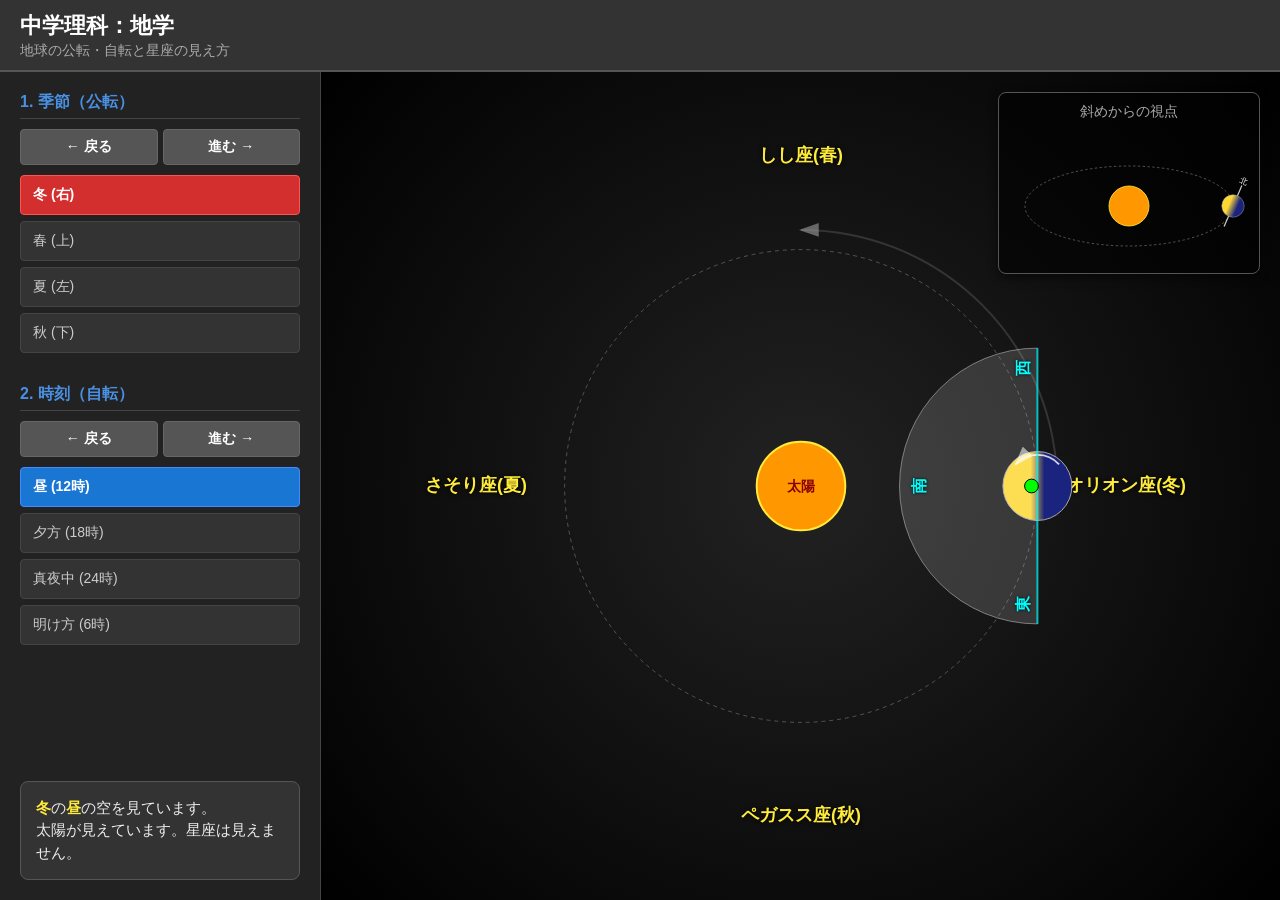
==== astro_simulation.html @ fc8a1bff "Add files via upload" ====
<!DOCTYPE html>
<html lang="ja">
<head>
    <meta charset="UTF-8">
    <meta name="viewport" content="width=device-width, initial-scale=1.0">
    <title>中学理科：地学 天体シミュレーター v7</title>
    <style>
        /* --- レイアウトとデザイン (v6と同じ) --- */
        body { 
            font-family: "Hiragino Kaku Gothic ProN", sans-serif; 
            background-color: #1a1a1a; color: #eee; margin: 0; height: 100vh; display: flex; flex-direction: column;
        }
        header {
            background-color: #333; padding: 10px 20px; border-bottom: 2px solid #555; flex-shrink: 0;
            display: flex; align-items: center; justify-content: space-between;
        }
        h1 { margin: 0; font-size: 1.4rem; color: #fff; }
        h2 { margin: 0; font-size: 0.9rem; color: #aaa; font-weight: normal; }
        .container { display: flex; flex: 1; overflow: hidden; }
        .sidebar {
            width: 280px; background-color: #222; padding: 20px; border-right: 1px solid #444;
            display: flex; flex-direction: column; gap: 25px; flex-shrink: 0; overflow-y: auto;
        }
        .control-group h3 {
            margin: 0 0 10px 0; font-size: 1rem; color: #4a90e2; border-bottom: 1px solid #444; padding-bottom: 5px;
        }
        .nav-buttons { display: flex; gap: 5px; margin-bottom: 10px; }
        .nav-btn {
            flex: 1; padding: 8px; background: #555; color: #fff; border: 1px solid #666; cursor: pointer;
            border-radius: 4px; font-size: 14px; font-weight: bold; transition: background 0.1s;
        }
        .nav-btn:hover { background: #666; } .nav-btn:active { background: #444; }
        .selection-buttons button { 
            display: block; width: 100%; padding: 10px 12px; margin-bottom: 6px; cursor: pointer;
            border: 1px solid #444; background: #333; color: #ccc; border-radius: 4px; font-size: 14px; text-align: left; transition: background 0.2s;
        }
        .selection-buttons button:hover { background: #3a3a3a; }
        button.active { background: #d32f2f; border-color: #ff5252; color: #fff; font-weight: bold;}
        button.time-active { background: #1976d2; border-color: #448aff; color: #fff; font-weight: bold;}
        #info-box { background: #333; padding: 15px; border-radius: 8px; border: 1px solid #555; margin-top: auto; }
        #info-text { font-size: 15px; line-height: 1.5; }
        .highlight { color: #ffeb3b; font-weight: bold; }
        
        .main-view {
            flex: 1;
            background: radial-gradient(circle at center, #222 0%, #000 100%);
            display: flex; justify-content: center; align-items: center;
            position: relative; padding: 20px;
        }
        #simulationSvg { width: 100%; height: 100%; max-width: 900px; max-height: 900px; }
        .star-label { fill: #ffeb3b; font-size: 18px; text-anchor: middle; font-weight: bold; text-shadow: 0 0 4px #000; pointer-events: none; }
        .direction-label { fill: #00ffff; font-size: 16px; font-weight: bold; text-anchor: middle; text-shadow: 0 0 3px #000; }

        /* 右上のミニビュー */
        #mini-view-container {
            position: absolute;
            top: 20px; right: 20px;
            width: 240px; height: 160px;
            background: rgba(0, 0, 0, 0.6);
            border: 1px solid #555;
            border-radius: 8px;
            padding: 10px;
            box-shadow: 0 4px 10px rgba(0,0,0,0.5);
            z-index: 10;
        }
        #mini-view-container h3 {
            margin: 0 0 5px 0; font-size: 14px; color: #aaa; text-align: center; font-weight: normal;
        }
        #miniSvg { width: 100%; height: 100%; }

    </style>
</head>
<body>

    <header>
        <div>
            <h1>中学理科：地学</h1>
            <h2>地球の公転・自転と星座の見え方</h2>
        </div>
    </header>

    <div class="container">
        <div class="sidebar">
            <div class="control-group">
                <h3>1. 季節（公転）</h3>
                <div class="nav-buttons">
                    <button class="nav-btn" onclick="changeSeason(-1)">← 戻る</button>
                    <button class="nav-btn" onclick="changeSeason(1)">進む →</button>
                </div>
                <div class="selection-buttons">
                    <button onclick="setSeason('winter')" id="btn-winter">冬 (右)</button>
                    <button onclick="setSeason('spring')" id="btn-spring">春 (上)</button>
                    <button onclick="setSeason('summer')" id="btn-summer">夏 (左)</button>
                    <button onclick="setSeason('autumn')" id="btn-autumn">秋 (下)</button>
                </div>
            </div>
            <div class="control-group">
                <h3>2. 時刻（自転）</h3>
                <div class="nav-buttons">
                    <button class="nav-btn" onclick="changeTime(-1)">← 戻る</button>
                    <button class="nav-btn" onclick="changeTime(1)">進む →</button>
                </div>
                <div class="selection-buttons">
                    <button onclick="setTime('noon')" id="btn-noon">昼 (12時)</button>
                    <button onclick="setTime('evening')" id="btn-evening">夕方 (18時)</button>
                    <button onclick="setTime('midnight')" id="btn-midnight">真夜中 (24時)</button>
                    <button onclick="setTime('morning')" id="btn-morning">明け方 (6時)</button>
                </div>
            </div>
            <div id="info-box">
                <div id="info-text">ボタンを押してシミュレーションを開始してください。</div>
            </div>
        </div>

        <div class="main-view">
            <svg viewBox="0 0 800 800" id="simulationSvg">
                <defs>
                    <linearGradient id="gradEarth" x1="0%" y1="0%" x2="100%" y2="0%">
                        <stop offset="40%" stop-color="#fdd835" /> 
                        <stop offset="60%" stop-color="#1a237e" /> 
                    </linearGradient>
                    <marker id="arrowHead" markerWidth="10" markerHeight="7" refX="9" refY="3.5" orient="auto">
                        <polygon points="0 0, 10 3.5, 0 7" fill="#fff" opacity="0.7"/>
                    </marker>
                </defs>
                <text x="730" y="405" class="star-label">オリオン座(冬)</text>
                <text x="400" y="70" class="star-label">しし座(春)</text>
                <text x="70" y="405" class="star-label">さそり座(夏)</text>
                <text x="400" y="740" class="star-label">ペガスス座(秋)</text>
                
                <g transform="translate(400,400)">
                    <circle r="45" fill="#ff9800" stroke="#ffeb3b" stroke-width="2"/>
                    <text y="5" fill="#800" font-size="14" text-anchor="middle" font-weight="bold">太陽</text>
                </g>
                <circle cx="400" cy="400" r="240" fill="none" stroke="#555" stroke-dasharray="4,4" />
                <path d="M660,400 A260,260 0 0,0 400,140" fill="none" stroke="#555" stroke-width="2" marker-end="url(#arrowHead)" opacity="0.5"/>
                
                <g id="earthGroup">
                    <g id="earthBody">
                        <circle r="35" fill="url(#gradEarth)" stroke="#aaa" stroke-width="1"/>
                        <path d="M 22,-22 A 30,30 0 0,0 -22,-22" fill="none" stroke="#fff" stroke-width="2" marker-end="url(#arrowHead)" opacity="0.8"/>
                    </g>
                    <g id="observerGroup">
                        <path d="M -140,0 A 140,140 0 0,1 140,0" fill="rgba(255,255,255,0.15)" stroke="rgba(255,255,255,0.4)" stroke-width="1" />
                        <line x1="-140" y1="0" x2="140" y2="0" stroke="#00ffff" stroke-width="2" opacity="0.7"/>
                        <circle cx="0" cy="-6" r="7" fill="#0f0" stroke="#000" />
                        <text x="0" y="-115" class="direction-label">南</text>
                        <text x="-120" y="-10" class="direction-label">東</text>
                        <text x="120" y="-10" class="direction-label">西</text>
                    </g>
                </g>
            </svg>

            <div id="mini-view-container">
                <h3>斜めからの視点</h3>
                <svg id="miniSvg" viewBox="0 0 300 200">
                    <defs>
                         <linearGradient id="gradMiniEarth" x1="0%" y1="0%" x2="100%" y2="0%">
                            <stop offset="30%" stop-color="#fdd835" />
                            <stop offset="70%" stop-color="#1a237e" />
                        </linearGradient>
                    </defs>
                    
                    <ellipse cx="150" cy="100" rx="130" ry="50" fill="none" stroke="#666" stroke-dasharray="3,3" />
                    <g transform="translate(150,100)">
                        <circle r="25" fill="#ff9800" stroke="#ffeb3b" stroke-width="1"/>
                    </g>

                    <g id="miniEarthGroup">
                        <g transform="rotate(23.4)">
                            <line x1="0" y1="-28" x2="0" y2="28" stroke="#fff" stroke-width="1.5" opacity="0.8" />
                            <text x="0" y="-30" fill="#fff" font-size="10" text-anchor="middle">北</text> <g id="miniEarthRotator">
                                <circle r="14" fill="url(#gradMiniEarth)" stroke="#aaa" stroke-width="0.5"/>
                            </g>
                        </g>
                    </g>
                </svg>
            </div>
        </div>
    </div>

    <script>
        let currentSeason = 'winter';
        let currentTime = 'noon';

        const CX = 400;
        const CY = 400;
        const ORBIT_RADIUS = 240;
        
        const MINI_CX = 150;
        const MINI_CY = 100;
        const MINI_RX = 130;
        const MINI_RY = 50;

        const seasonOrder = ['winter', 'spring', 'summer', 'autumn'];
        const timeOrder = ['noon', 'evening', 'midnight', 'morning'];

        const seasonConfig = {
            'winter': { angle: 0, label: '冬' },
            'spring': { angle: 270, label: '春' },
            'summer': { angle: 180, label: '夏' },
            'autumn': { angle: 90, label: '秋' }
        };

        const timeConfig = {
            'noon':     { offset: 0, label: '昼' },
            'evening':  { offset: -90, label: '夕方' },
            'midnight': { offset: -180, label: '真夜中' },
            'morning':  { offset: -270, label: '明け方' }
        };

        function update() {
            const seasonData = seasonConfig[currentSeason];
            const timeData = timeConfig[currentTime];
            const angleRad = seasonData.angle * (Math.PI / 180);
            
            // --- 1. メインビュー更新 ---
            const ex = CX + ORBIT_RADIUS * Math.cos(angleRad);
            const ey = CY + ORBIT_RADIUS * Math.sin(angleRad);
            document.getElementById('earthGroup').setAttribute('transform', `translate(${ex}, ${ey})`);

            const earthBody = document.getElementById('earthBody');
            earthBody.setAttribute('transform', `rotate(${seasonData.angle})`);

            const sunDir = seasonData.angle + 180;
            const finalRot = sunDir + timeData.offset;
            document.getElementById('observerGroup').setAttribute('transform', `rotate(${finalRot + 90})`);

            // --- 2. ミニビュー更新 ---
            const miniEx = MINI_CX + MINI_RX * Math.cos(angleRad);
            const miniEy = MINI_CY + MINI_RY * Math.sin(angleRad);
            const miniEarthGroup = document.getElementById('miniEarthGroup');
            
            // 奥行きスケール
            const depthScale = 1 + (Math.sin(angleRad) * 0.2);
            miniEarthGroup.setAttribute('transform', `translate(${miniEx}, ${miniEy}) scale(${depthScale})`);

            // 昼夜の向き調整
            // 地軸の傾きGタグの中にいる球体だけを回す。
            // 地軸Gタグ自体が23.4度傾いているので、球体の回転角度(phase)は補正が必要だが、
            // 簡易的に公転角度の分だけ逆回転させて、常に太陽側を向かせる。
            // ※gradMiniEarthは左側が黄色。
            // rotate(-seasonData.angle) をかけると、公転角度に応じて向きが変わる
            const miniEarthRotator = document.getElementById('miniEarthRotator');
            miniEarthRotator.setAttribute('transform', `rotate(${seasonData.angle})`);

            // --- UI更新 ---
            document.querySelectorAll('button').forEach(b => {
                b.classList.remove('active'); b.classList.remove('time-active');
            });
            document.getElementById(`btn-${currentSeason}`).classList.add('active');
            document.getElementById(`btn-${currentTime}`).classList.add('time-active');
            
            document.getElementById('info-text').innerHTML = 
                `<span class="highlight">${seasonData.label}</span>の<span class="highlight">${timeData.label}</span>の空を見ています。<br>` +
                getTimeDescription(timeData.label);
        }

        function changeSeason(direction) {
            let currentIndex = seasonOrder.indexOf(currentSeason);
            let nextIndex = (currentIndex + direction + seasonOrder.length) % seasonOrder.length;
            setSeason(seasonOrder[nextIndex]);
        }
        function changeTime(direction) {
            let currentIndex = timeOrder.indexOf(currentTime);
            let nextIndex = (currentIndex + direction + timeOrder.length) % timeOrder.length;
            setTime(timeOrder[nextIndex]);
        }
        function getTimeDescription(timeLabel) {
            if(timeLabel === '昼') return "太陽が見えています。星座は見えません。";
            if(timeLabel === '真夜中') return "太陽の反対側です。南の空に季節の星座がよく見えます。";
            if(timeLabel === '夕方') return "太陽が西へ沈んでいくところです。";
            if(timeLabel === '明け方') return "太陽が東から昇ってくるところです。";
            return "";
        }
        function setSeason(s) { currentSeason = s; update(); }
        function setTime(t) { currentTime = t; update(); }

        update();
    </script>
</body>
</html>
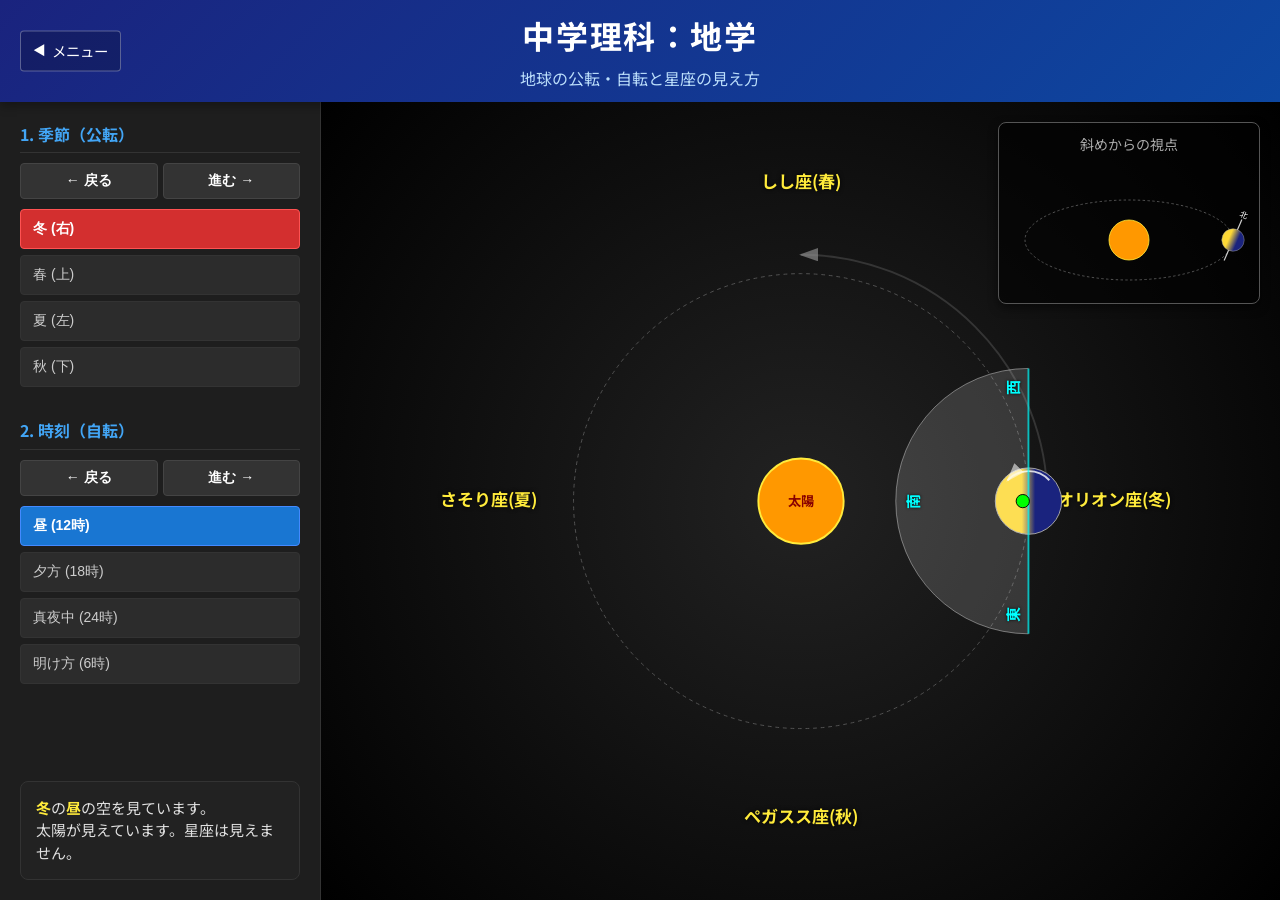
==== commit 9adfb1b4: "Update and rename astro.html to astro_simulation.html" ====
--- a/astro_simulation.html
+++ b/astro_simulation.html
@@ -1,78 +1,226 @@
 <!DOCTYPE html>
 <html lang="ja">
+
 <head>
     <meta charset="UTF-8">
     <meta name="viewport" content="width=device-width, initial-scale=1.0">
     <title>中学理科：地学 天体シミュレーター v7</title>
+    <link rel="stylesheet" href="style.css">
     <style>
-        /* --- レイアウトとデザイン (v6と同じ) --- */
-        body { 
-            font-family: "Hiragino Kaku Gothic ProN", sans-serif; 
-            background-color: #1a1a1a; color: #eee; margin: 0; height: 100vh; display: flex; flex-direction: column;
-        }
+        /* --- レイアウトとデザイン (アプリ固有) --- */
+        body {
+            /* style.cssの基本設定を継承しつつ、アプリ用に上書き */
+            height: 100vh;
+            display: flex;
+            flex-direction: column;
+            overflow: hidden;
+            /* スクロール防止 */
+        }
+
         header {
-            background-color: #333; padding: 10px 20px; border-bottom: 2px solid #555; flex-shrink: 0;
-            display: flex; align-items: center; justify-content: space-between;
-        }
-        h1 { margin: 0; font-size: 1.4rem; color: #fff; }
-        h2 { margin: 0; font-size: 0.9rem; color: #aaa; font-weight: normal; }
-        .container { display: flex; flex: 1; overflow: hidden; }
+            /* style.cssの共通ヘッダーをベースに、アプリ用に配置調整 */
+            display: flex;
+            align-items: center;
+            justify-content: center;
+            /* タイトルを中央に */
+            padding: 10px 20px;
+            flex-shrink: 0;
+            position: relative;
+        }
+
+        /* メニューボタンは style.css の .menu-btn を使用 (absolute配置) */
+
+        h1 {
+            margin: 0;
+            font-size: 1.4rem;
+        }
+
+        h2 {
+            margin: 0;
+            font-size: 0.9rem;
+            color: #bbdefb;
+            font-weight: normal;
+        }
+
+        .container {
+            display: flex;
+            flex: 1;
+            overflow: hidden;
+            max-width: none;
+            /* index.htmlの制限を解除 */
+            margin: 0;
+            padding: 0;
+        }
+
+        /* サイドバー */
         .sidebar {
-            width: 280px; background-color: #222; padding: 20px; border-right: 1px solid #444;
-            display: flex; flex-direction: column; gap: 25px; flex-shrink: 0; overflow-y: auto;
-        }
+            width: 280px;
+            background-color: #1e1e1e;
+            /* カードと同じ色に */
+            padding: 20px;
+            border-right: 1px solid #333;
+            display: flex;
+            flex-direction: column;
+            gap: 25px;
+            flex-shrink: 0;
+            overflow-y: auto;
+        }
+
         .control-group h3 {
-            margin: 0 0 10px 0; font-size: 1rem; color: #4a90e2; border-bottom: 1px solid #444; padding-bottom: 5px;
-        }
-        .nav-buttons { display: flex; gap: 5px; margin-bottom: 10px; }
+            margin: 0 0 10px 0;
+            font-size: 1rem;
+            color: #42a5f5;
+            border-bottom: 1px solid #333;
+            padding-bottom: 5px;
+        }
+
+        /* 操作系ボタン (style.cssの .btn などを活用してもいいが、細かい調整があるので維持) */
+        .nav-buttons {
+            display: flex;
+            gap: 5px;
+            margin-bottom: 10px;
+        }
+
         .nav-btn {
-            flex: 1; padding: 8px; background: #555; color: #fff; border: 1px solid #666; cursor: pointer;
-            border-radius: 4px; font-size: 14px; font-weight: bold; transition: background 0.1s;
-        }
-        .nav-btn:hover { background: #666; } .nav-btn:active { background: #444; }
-        .selection-buttons button { 
-            display: block; width: 100%; padding: 10px 12px; margin-bottom: 6px; cursor: pointer;
-            border: 1px solid #444; background: #333; color: #ccc; border-radius: 4px; font-size: 14px; text-align: left; transition: background 0.2s;
-        }
-        .selection-buttons button:hover { background: #3a3a3a; }
-        button.active { background: #d32f2f; border-color: #ff5252; color: #fff; font-weight: bold;}
-        button.time-active { background: #1976d2; border-color: #448aff; color: #fff; font-weight: bold;}
-        #info-box { background: #333; padding: 15px; border-radius: 8px; border: 1px solid #555; margin-top: auto; }
-        #info-text { font-size: 15px; line-height: 1.5; }
-        .highlight { color: #ffeb3b; font-weight: bold; }
-        
+            flex: 1;
+            padding: 8px;
+            background: #333;
+            color: #fff;
+            border: 1px solid #444;
+            cursor: pointer;
+            border-radius: 4px;
+            font-size: 14px;
+            font-weight: bold;
+            transition: background 0.1s;
+        }
+
+        .nav-btn:hover {
+            background: #555;
+        }
+
+        .nav-btn:active {
+            background: #222;
+        }
+
+        .selection-buttons button {
+            display: block;
+            width: 100%;
+            padding: 10px 12px;
+            margin-bottom: 6px;
+            cursor: pointer;
+            border: 1px solid #333;
+            background: #2c2c2c;
+            color: #ccc;
+            border-radius: 4px;
+            font-size: 14px;
+            text-align: left;
+            transition: background 0.2s;
+        }
+
+        .selection-buttons button:hover {
+            background: #3a3a3a;
+        }
+
+        button.active {
+            background: #d32f2f;
+            border-color: #ff5252;
+            color: #fff;
+            font-weight: bold;
+        }
+
+        button.time-active {
+            background: #1976d2;
+            border-color: #448aff;
+            color: #fff;
+            font-weight: bold;
+        }
+
+        #info-box {
+            background: #222;
+            padding: 15px;
+            border-radius: 8px;
+            border: 1px solid #333;
+            margin-top: auto;
+        }
+
+        #info-text {
+            font-size: 15px;
+            line-height: 1.5;
+        }
+
+        .highlight {
+            color: #ffeb3b;
+            font-weight: bold;
+        }
+
         .main-view {
             flex: 1;
             background: radial-gradient(circle at center, #222 0%, #000 100%);
-            display: flex; justify-content: center; align-items: center;
-            position: relative; padding: 20px;
-        }
-        #simulationSvg { width: 100%; height: 100%; max-width: 900px; max-height: 900px; }
-        .star-label { fill: #ffeb3b; font-size: 18px; text-anchor: middle; font-weight: bold; text-shadow: 0 0 4px #000; pointer-events: none; }
-        .direction-label { fill: #00ffff; font-size: 16px; font-weight: bold; text-anchor: middle; text-shadow: 0 0 3px #000; }
+            display: flex;
+            justify-content: center;
+            align-items: center;
+            position: relative;
+            padding: 20px;
+        }
+
+        #simulationSvg {
+            width: 100%;
+            height: 100%;
+            max-width: 900px;
+            max-height: 900px;
+        }
+
+        .star-label {
+            fill: #ffeb3b;
+            font-size: 18px;
+            text-anchor: middle;
+            font-weight: bold;
+            text-shadow: 0 0 4px #000;
+            pointer-events: none;
+        }
+
+        .direction-label {
+            fill: #00ffff;
+            font-size: 16px;
+            font-weight: bold;
+            text-anchor: middle;
+            text-shadow: 0 0 3px #000;
+        }
 
         /* 右上のミニビュー */
         #mini-view-container {
             position: absolute;
-            top: 20px; right: 20px;
-            width: 240px; height: 160px;
+            top: 20px;
+            right: 20px;
+            width: 240px;
+            height: 160px;
             background: rgba(0, 0, 0, 0.6);
             border: 1px solid #555;
             border-radius: 8px;
             padding: 10px;
-            box-shadow: 0 4px 10px rgba(0,0,0,0.5);
+            box-shadow: 0 4px 10px rgba(0, 0, 0, 0.5);
             z-index: 10;
         }
+
         #mini-view-container h3 {
-            margin: 0 0 5px 0; font-size: 14px; color: #aaa; text-align: center; font-weight: normal;
-        }
-        #miniSvg { width: 100%; height: 100%; }
-
+            margin: 0 0 5px 0;
+            font-size: 14px;
+            color: #aaa;
+            text-align: center;
+            font-weight: normal;
+        }
+
+        #miniSvg {
+            width: 100%;
+            height: 100%;
+        }
     </style>
 </head>
+
 <body>
 
     <header>
+        <a href="index.html" class="menu-btn">メニュー</a>
         <div>
             <h1>中学理科：地学</h1>
             <h2>地球の公転・自転と星座の見え方</h2>
@@ -116,33 +264,36 @@
             <svg viewBox="0 0 800 800" id="simulationSvg">
                 <defs>
                     <linearGradient id="gradEarth" x1="0%" y1="0%" x2="100%" y2="0%">
-                        <stop offset="40%" stop-color="#fdd835" /> 
-                        <stop offset="60%" stop-color="#1a237e" /> 
+                        <stop offset="40%" stop-color="#fdd835" />
+                        <stop offset="60%" stop-color="#1a237e" />
                     </linearGradient>
                     <marker id="arrowHead" markerWidth="10" markerHeight="7" refX="9" refY="3.5" orient="auto">
-                        <polygon points="0 0, 10 3.5, 0 7" fill="#fff" opacity="0.7"/>
+                        <polygon points="0 0, 10 3.5, 0 7" fill="#fff" opacity="0.7" />
                     </marker>
                 </defs>
                 <text x="730" y="405" class="star-label">オリオン座(冬)</text>
                 <text x="400" y="70" class="star-label">しし座(春)</text>
                 <text x="70" y="405" class="star-label">さそり座(夏)</text>
                 <text x="400" y="740" class="star-label">ペガスス座(秋)</text>
-                
+
                 <g transform="translate(400,400)">
-                    <circle r="45" fill="#ff9800" stroke="#ffeb3b" stroke-width="2"/>
+                    <circle r="45" fill="#ff9800" stroke="#ffeb3b" stroke-width="2" />
                     <text y="5" fill="#800" font-size="14" text-anchor="middle" font-weight="bold">太陽</text>
                 </g>
                 <circle cx="400" cy="400" r="240" fill="none" stroke="#555" stroke-dasharray="4,4" />
-                <path d="M660,400 A260,260 0 0,0 400,140" fill="none" stroke="#555" stroke-width="2" marker-end="url(#arrowHead)" opacity="0.5"/>
-                
+                <path d="M660,400 A260,260 0 0,0 400,140" fill="none" stroke="#555" stroke-width="2"
+                    marker-end="url(#arrowHead)" opacity="0.5" />
+
                 <g id="earthGroup">
                     <g id="earthBody">
-                        <circle r="35" fill="url(#gradEarth)" stroke="#aaa" stroke-width="1"/>
-                        <path d="M 22,-22 A 30,30 0 0,0 -22,-22" fill="none" stroke="#fff" stroke-width="2" marker-end="url(#arrowHead)" opacity="0.8"/>
+                        <circle r="35" fill="url(#gradEarth)" stroke="#aaa" stroke-width="1" />
+                        <path d="M 22,-22 A 30,30 0 0,0 -22,-22" fill="none" stroke="#fff" stroke-width="2"
+                            marker-end="url(#arrowHead)" opacity="0.8" />
                     </g>
                     <g id="observerGroup">
-                        <path d="M -140,0 A 140,140 0 0,1 140,0" fill="rgba(255,255,255,0.15)" stroke="rgba(255,255,255,0.4)" stroke-width="1" />
-                        <line x1="-140" y1="0" x2="140" y2="0" stroke="#00ffff" stroke-width="2" opacity="0.7"/>
+                        <path d="M -140,0 A 140,140 0 0,1 140,0" fill="rgba(255,255,255,0.15)"
+                            stroke="rgba(255,255,255,0.4)" stroke-width="1" />
+                        <line x1="-140" y1="0" x2="140" y2="0" stroke="#00ffff" stroke-width="2" opacity="0.7" />
                         <circle cx="0" cy="-6" r="7" fill="#0f0" stroke="#000" />
                         <text x="0" y="-115" class="direction-label">南</text>
                         <text x="-120" y="-10" class="direction-label">東</text>
@@ -155,22 +306,23 @@
                 <h3>斜めからの視点</h3>
                 <svg id="miniSvg" viewBox="0 0 300 200">
                     <defs>
-                         <linearGradient id="gradMiniEarth" x1="0%" y1="0%" x2="100%" y2="0%">
+                        <linearGradient id="gradMiniEarth" x1="0%" y1="0%" x2="100%" y2="0%">
                             <stop offset="30%" stop-color="#fdd835" />
                             <stop offset="70%" stop-color="#1a237e" />
                         </linearGradient>
                     </defs>
-                    
+
                     <ellipse cx="150" cy="100" rx="130" ry="50" fill="none" stroke="#666" stroke-dasharray="3,3" />
                     <g transform="translate(150,100)">
-                        <circle r="25" fill="#ff9800" stroke="#ffeb3b" stroke-width="1"/>
+                        <circle r="25" fill="#ff9800" stroke="#ffeb3b" stroke-width="1" />
                     </g>
 
                     <g id="miniEarthGroup">
                         <g transform="rotate(23.4)">
                             <line x1="0" y1="-28" x2="0" y2="28" stroke="#fff" stroke-width="1.5" opacity="0.8" />
-                            <text x="0" y="-30" fill="#fff" font-size="10" text-anchor="middle">北</text> <g id="miniEarthRotator">
-                                <circle r="14" fill="url(#gradMiniEarth)" stroke="#aaa" stroke-width="0.5"/>
+                            <text x="0" y="-30" fill="#fff" font-size="10" text-anchor="middle">北</text>
+                            <g id="miniEarthRotator">
+                                <circle r="14" fill="url(#gradMiniEarth)" stroke="#aaa" stroke-width="0.5" />
                             </g>
                         </g>
                     </g>
@@ -186,7 +338,7 @@
         const CX = 400;
         const CY = 400;
         const ORBIT_RADIUS = 240;
-        
+
         const MINI_CX = 150;
         const MINI_CY = 100;
         const MINI_RX = 130;
@@ -203,17 +355,17 @@
         };
 
         const timeConfig = {
-            'noon':     { offset: 0, label: '昼' },
-            'evening':  { offset: -90, label: '夕方' },
+            'noon': { offset: 0, label: '昼' },
+            'evening': { offset: -90, label: '夕方' },
             'midnight': { offset: -180, label: '真夜中' },
-            'morning':  { offset: -270, label: '明け方' }
+            'morning': { offset: -270, label: '明け方' }
         };
 
         function update() {
             const seasonData = seasonConfig[currentSeason];
             const timeData = timeConfig[currentTime];
             const angleRad = seasonData.angle * (Math.PI / 180);
-            
+
             // --- 1. メインビュー更新 ---
             const ex = CX + ORBIT_RADIUS * Math.cos(angleRad);
             const ey = CY + ORBIT_RADIUS * Math.sin(angleRad);
@@ -230,7 +382,7 @@
             const miniEx = MINI_CX + MINI_RX * Math.cos(angleRad);
             const miniEy = MINI_CY + MINI_RY * Math.sin(angleRad);
             const miniEarthGroup = document.getElementById('miniEarthGroup');
-            
+
             // 奥行きスケール
             const depthScale = 1 + (Math.sin(angleRad) * 0.2);
             miniEarthGroup.setAttribute('transform', `translate(${miniEx}, ${miniEy}) scale(${depthScale})`);
@@ -250,8 +402,8 @@
             });
             document.getElementById(`btn-${currentSeason}`).classList.add('active');
             document.getElementById(`btn-${currentTime}`).classList.add('time-active');
-            
-            document.getElementById('info-text').innerHTML = 
+
+            document.getElementById('info-text').innerHTML =
                 `<span class="highlight">${seasonData.label}</span>の<span class="highlight">${timeData.label}</span>の空を見ています。<br>` +
                 getTimeDescription(timeData.label);
         }
@@ -267,10 +419,10 @@
             setTime(timeOrder[nextIndex]);
         }
         function getTimeDescription(timeLabel) {
-            if(timeLabel === '昼') return "太陽が見えています。星座は見えません。";
-            if(timeLabel === '真夜中') return "太陽の反対側です。南の空に季節の星座がよく見えます。";
-            if(timeLabel === '夕方') return "太陽が西へ沈んでいくところです。";
-            if(timeLabel === '明け方') return "太陽が東から昇ってくるところです。";
+            if (timeLabel === '昼') return "太陽が見えています。星座は見えません。";
+            if (timeLabel === '真夜中') return "太陽の反対側です。南の空に季節の星座がよく見えます。";
+            if (timeLabel === '夕方') return "太陽が西へ沈んでいくところです。";
+            if (timeLabel === '明け方') return "太陽が東から昇ってくるところです。";
             return "";
         }
         function setSeason(s) { currentSeason = s; update(); }
@@ -279,4 +431,5 @@
         update();
     </script>
 </body>
-</html>+
+</html>
--- a/style.css
+++ b/style.css
@@ -0,0 +1,127 @@
+@charset "UTF-8";
+@import url('https://fonts.googleapis.com/css2?family=Noto+Sans+JP:wght@400;700&display=swap');
+
+/* --- 全体の設定 --- */
+body {
+    font-family: 'Noto Sans JP', sans-serif;
+    margin: 0;
+    padding: 0;
+    background-color: #121212; /* 背景：深いグレー */
+    color: #e0e0e0; /* 文字：薄いグレー */
+    line-height: 1.6;
+}
+
+/* --- ヘッダー --- */
+header {
+    background: linear-gradient(135deg, #1a237e, #0d47a1); /* 理科っぽい青のグラデーション */
+    padding: 20px; /* 少し詰める (indexは60pxだったが共通化のため調整) */
+    text-align: center;
+    box-shadow: 0 4px 10px rgba(0,0,0,0.3);
+    position: relative; /* ボタン配置のため */
+}
+
+/* index.htmlのような大きなヘッダー用クラス */
+header.hero-header {
+    padding: 60px 20px;
+}
+
+header h1 {
+    margin: 0;
+    font-size: 2.0rem; /* 少し小さめに統一 */
+    color: #fff;
+    letter-spacing: 0.05em;
+}
+
+header.hero-header h1 {
+    font-size: 2.5rem;
+}
+
+header h2 {
+    margin: 5px 0 0;
+    font-size: 1.0rem;
+    color: #bbdefb;
+    font-weight: normal;
+}
+
+p.subtitle {
+    margin-top: 10px;
+    color: #bbdefb;
+    font-size: 1rem;
+}
+
+/* --- コンテナ --- */
+.container {
+    max-width: 1000px;
+    margin: 40px auto;
+    padding: 0 20px;
+}
+
+/* --- ボタン --- */
+.btn {
+    display: inline-block;
+    text-align: center;
+    background-color: #333;
+    color: #fff;
+    padding: 10px;
+    border-radius: 6px;
+    text-decoration: none;
+    font-weight: bold;
+    transition: background 0.2s;
+    border: none;
+    cursor: pointer;
+}
+.btn:hover {
+    background-color: #555;
+}
+
+/* メニューに戻るボタン (ヘッダー内左側配置用) */
+.menu-btn {
+    position: absolute;
+    top: 50%;
+    left: 20px;
+    transform: translateY(-50%);
+    text-decoration: none;
+    color: #fff;
+    background-color: rgba(0, 0, 0, 0.2);
+    padding: 8px 12px;
+    border-radius: 4px;
+    font-size: 0.9rem;
+    border: 1px solid rgba(255, 255, 255, 0.3);
+    display: inline-flex;
+    align-items: center;
+    transition: background 0.2s;
+}
+.menu-btn:hover {
+    background-color: rgba(0, 0, 0, 0.4);
+}
+.menu-btn::before {
+    content: "◀";
+    margin-right: 6px;
+    font-size: 0.8rem;
+}
+/* スマホなどでヘッダーが狭い場合の調整は必要なら追記 */
+
+/* --- タグ（カテゴリ） --- */
+.tag {
+    display: inline-block;
+    font-size: 0.8rem;
+    padding: 2px 8px;
+    border-radius: 4px;
+    margin-bottom: 10px;
+    font-weight: bold;
+}
+.tag.biology { background-color: #2e7d32; color: #fff; } /* 生物：緑 */
+.tag.physics { background-color: #d32f2f; color: #fff; } /* 物理：赤 */
+.tag.chemistry { background-color: #1976d2; color: #fff; } /* 化学：青 */
+.tag.earth { background-color: #f57f17; color: #fff; } /* 地学：オレンジ */
+.tag.others { background-color: #757575; color: #fff; } /* その他：グレー */
+
+/* --- フッター --- */
+footer {
+    text-align: center;
+    padding: 40px;
+    color: #666;
+    font-size: 0.8rem;
+    border-top: 1px solid #333;
+    margin-top: 40px;
+}
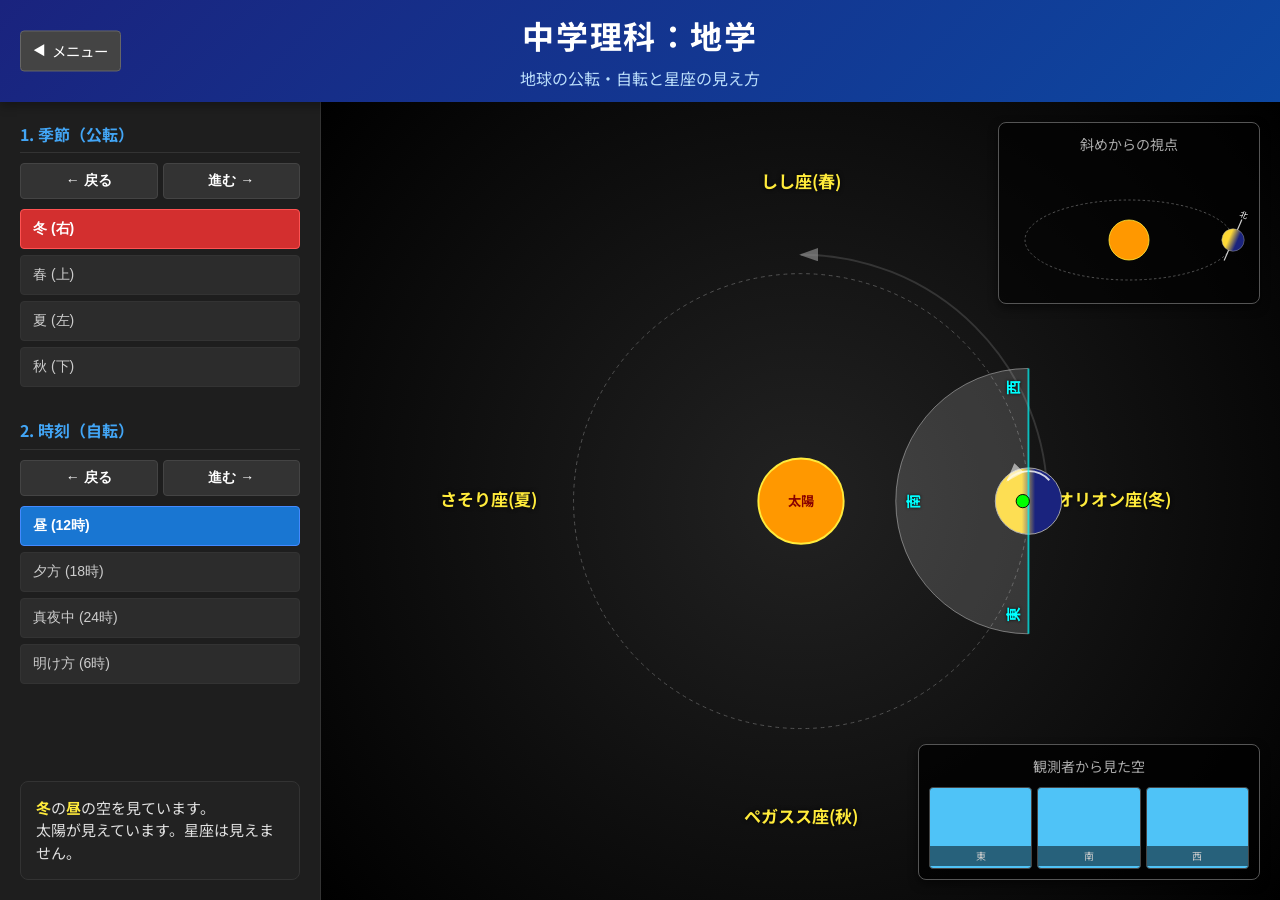
==== commit 901a5c67: "Update astro_simulation.html" ====
--- a/astro_simulation.html
+++ b/astro_simulation.html
@@ -102,6 +102,122 @@
             background: #222;
         }
 
+        /* メニューに戻るボタン */
+        .menu-btn {
+            text-decoration: none;
+            color: #fff;
+            background-color: #444;
+            /* ちょっと明るめのグレー */
+            padding: 8px 12px;
+            border-radius: 4px;
+            font-size: 0.9rem;
+            border: 1px solid #666;
+            margin-right: 15px;
+            /* タイトルとの間隔 */
+            display: inline-flex;
+            align-items: center;
+            transition: background 0.2s;
+        }
+
+        .menu-btn:hover {
+            background-color: #555;
+        }
+
+        .menu-btn::before {
+            content: "◀";
+            margin-right: 6px;
+            font-size: 0.8rem;
+        }
+
+        /* 観測者視点 (右下) */
+        #human-view-container {
+            position: absolute;
+            bottom: 20px;
+            right: 20px;
+            width: 320px;
+            background: rgba(0, 0, 0, 0.8);
+            border: 1px solid #555;
+            border-radius: 8px;
+            padding: 10px;
+            box-shadow: 0 4px 10px rgba(0, 0, 0, 0.5);
+            z-index: 10;
+        }
+
+        #human-view-container h3 {
+            margin: 0 0 10px 0;
+            font-size: 14px;
+            color: #aaa;
+            text-align: center;
+            font-weight: normal;
+        }
+
+        .sky-windows {
+            display: flex;
+            gap: 5px;
+        }
+
+        .sky-panel {
+            flex: 1;
+            height: 80px;
+            border: 1px solid #444;
+            border-radius: 4px;
+            position: relative;
+            overflow: hidden;
+            display: flex;
+            align-items: center;
+            justify-content: center;
+            text-align: center;
+            font-size: 12px;
+            font-weight: bold;
+            color: #fff;
+            text-shadow: 0 0 3px #000;
+        }
+
+        .direction-tag {
+            position: absolute;
+            bottom: 2px;
+            left: 0;
+            right: 0;
+            font-size: 10px;
+            color: #ccc;
+            background: rgba(0, 0, 0, 0.5);
+            padding: 2px 0;
+            font-weight: normal;
+        }
+
+        /* 空の色クラス */
+        .sky-day {
+            background: #4fc3f7;
+            color: #333;
+            text-shadow: none;
+        }
+
+        /* 昼の青空 */
+        .sky-night {
+            background: #000022;
+        }
+
+        /* 真っ暗な夜空 */
+        .sky-evening-sky {
+            background: linear-gradient(to bottom, #1a237e, #b71c1c);
+        }
+
+        /* 夕方の空 */
+        .sky-morning-sky {
+            background: linear-gradient(to bottom, #1a237e, #fbc02d);
+        }
+
+        /* 明け方の空 */
+        .sky-sunset {
+            background: linear-gradient(to bottom, #f57c00, #b71c1c);
+        }
+
+        /* 夕焼け（太陽方向） */
+        .sky-sunrise {
+            background: linear-gradient(to bottom, #4fc3f7, #fbc02d);
+        }
+
+        /* 朝焼け（太陽方向） */
         .selection-buttons button {
             display: block;
             width: 100%;
@@ -302,6 +418,7 @@
                 </g>
             </svg>
 
+
             <div id="mini-view-container">
                 <h3>斜めからの視点</h3>
                 <svg id="miniSvg" viewBox="0 0 300 200">
@@ -328,6 +445,24 @@
                     </g>
                 </svg>
             </div>
+
+            <div id="human-view-container">
+                <h3>観測者から見た空</h3>
+                <div class="sky-windows">
+                    <div class="sky-panel" id="view-east">
+                        <span id="star-east"></span>
+                        <div class="direction-tag">東</div>
+                    </div>
+                    <div class="sky-panel" id="view-south">
+                        <span id="star-south"></span>
+                        <div class="direction-tag">南</div>
+                    </div>
+                    <div class="sky-panel" id="view-west">
+                        <span id="star-west"></span>
+                        <div class="direction-tag">西</div>
+                    </div>
+                </div>
+            </div>
         </div>
     </div>
 
@@ -360,6 +495,17 @@
             'midnight': { offset: -180, label: '真夜中' },
             'morning': { offset: -270, label: '明け方' }
         };
+
+        // 星座の設定 (0:冬, 1:春, 2:夏, 3:秋)
+        const constellations = ['オリオン座', 'しし座', 'さそり座', 'ペガスス座'];
+        // 季節のインデックス
+        const seasonIndices = { 'winter': 0, 'spring': 1, 'summer': 2, 'autumn': 3 };
+        // 時間のオフセット（南中する星座のズレ）
+        // 真夜中(0) -> その季節の星座が南中
+        // 明け方(+1) -> +1つ先の季節の星座が南中
+        // 夕方(-1 -> +3) -> 1つ前の季節の星座が南中
+        // 昼(+2) -> 2つ先の季節（太陽の方向）
+        const timeIndices = { 'midnight': 0, 'morning': 1, 'noon': 2, 'evening': 3 };
 
         function update() {
             const seasonData = seasonConfig[currentSeason];
@@ -406,6 +552,64 @@
             document.getElementById('info-text').innerHTML =
                 `<span class="highlight">${seasonData.label}</span>の<span class="highlight">${timeData.label}</span>の空を見ています。<br>` +
                 getTimeDescription(timeData.label);
+
+            updateHumanView();
+        }
+
+        function updateHumanView() {
+            // 基本の色クラスをリセット
+            const viewEast = document.getElementById('view-east');
+            const viewSouth = document.getElementById('view-south');
+            const viewWest = document.getElementById('view-west');
+            [viewEast, viewSouth, viewWest].forEach(el => el.className = 'sky-panel');
+
+            // --- 1. 空の色設定 ---
+            // 明け方: 東は朝焼け、他は薄暗い
+            // 夕方: 西は夕焼け、他は薄暗い
+            // 昼: 全部青
+            // 夜: 全部黒
+            if (currentTime === 'noon') {
+                [viewEast, viewSouth, viewWest].forEach(el => el.classList.add('sky-day'));
+            } else if (currentTime === 'midnight') {
+                [viewEast, viewSouth, viewWest].forEach(el => el.classList.add('sky-night'));
+            } else if (currentTime === 'morning') {
+                viewEast.classList.add('sky-sunrise');
+                viewSouth.classList.add('sky-morning-sky');
+                viewWest.classList.add('sky-morning-sky');
+            } else if (currentTime === 'evening') {
+                viewWest.classList.add('sky-sunset');
+                viewSouth.classList.add('sky-evening-sky');
+                viewEast.classList.add('sky-evening-sky');
+            }
+
+            // --- 2. 星座の表示 ---
+            // 南に見える星座の計算
+            const sIdx = seasonIndices[currentSeason];
+            const tIdx = timeIndices[currentTime];
+
+            // South Index = (Season + Time) % 4
+            const southStarIdx = (sIdx + tIdx) % 4;
+            const eastStarIdx = (southStarIdx + 1) % 4;
+            const westStarIdx = (southStarIdx - 1 + 4) % 4;
+
+            let southText = constellations[southStarIdx];
+            let eastText = constellations[eastStarIdx];
+            let westText = constellations[westStarIdx];
+
+            // 太陽の影響による不可視判定
+            if (currentTime === 'noon') {
+                southText = ''; eastText = ''; westText = '';
+            }
+            if (currentTime === 'morning') {
+                eastText = ''; // 太陽
+            }
+            if (currentTime === 'evening') {
+                westText = ''; // 太陽
+            }
+
+            document.getElementById('star-south').textContent = southText;
+            document.getElementById('star-east').textContent = eastText;
+            document.getElementById('star-west').textContent = westText;
         }
 
         function changeSeason(direction) {
